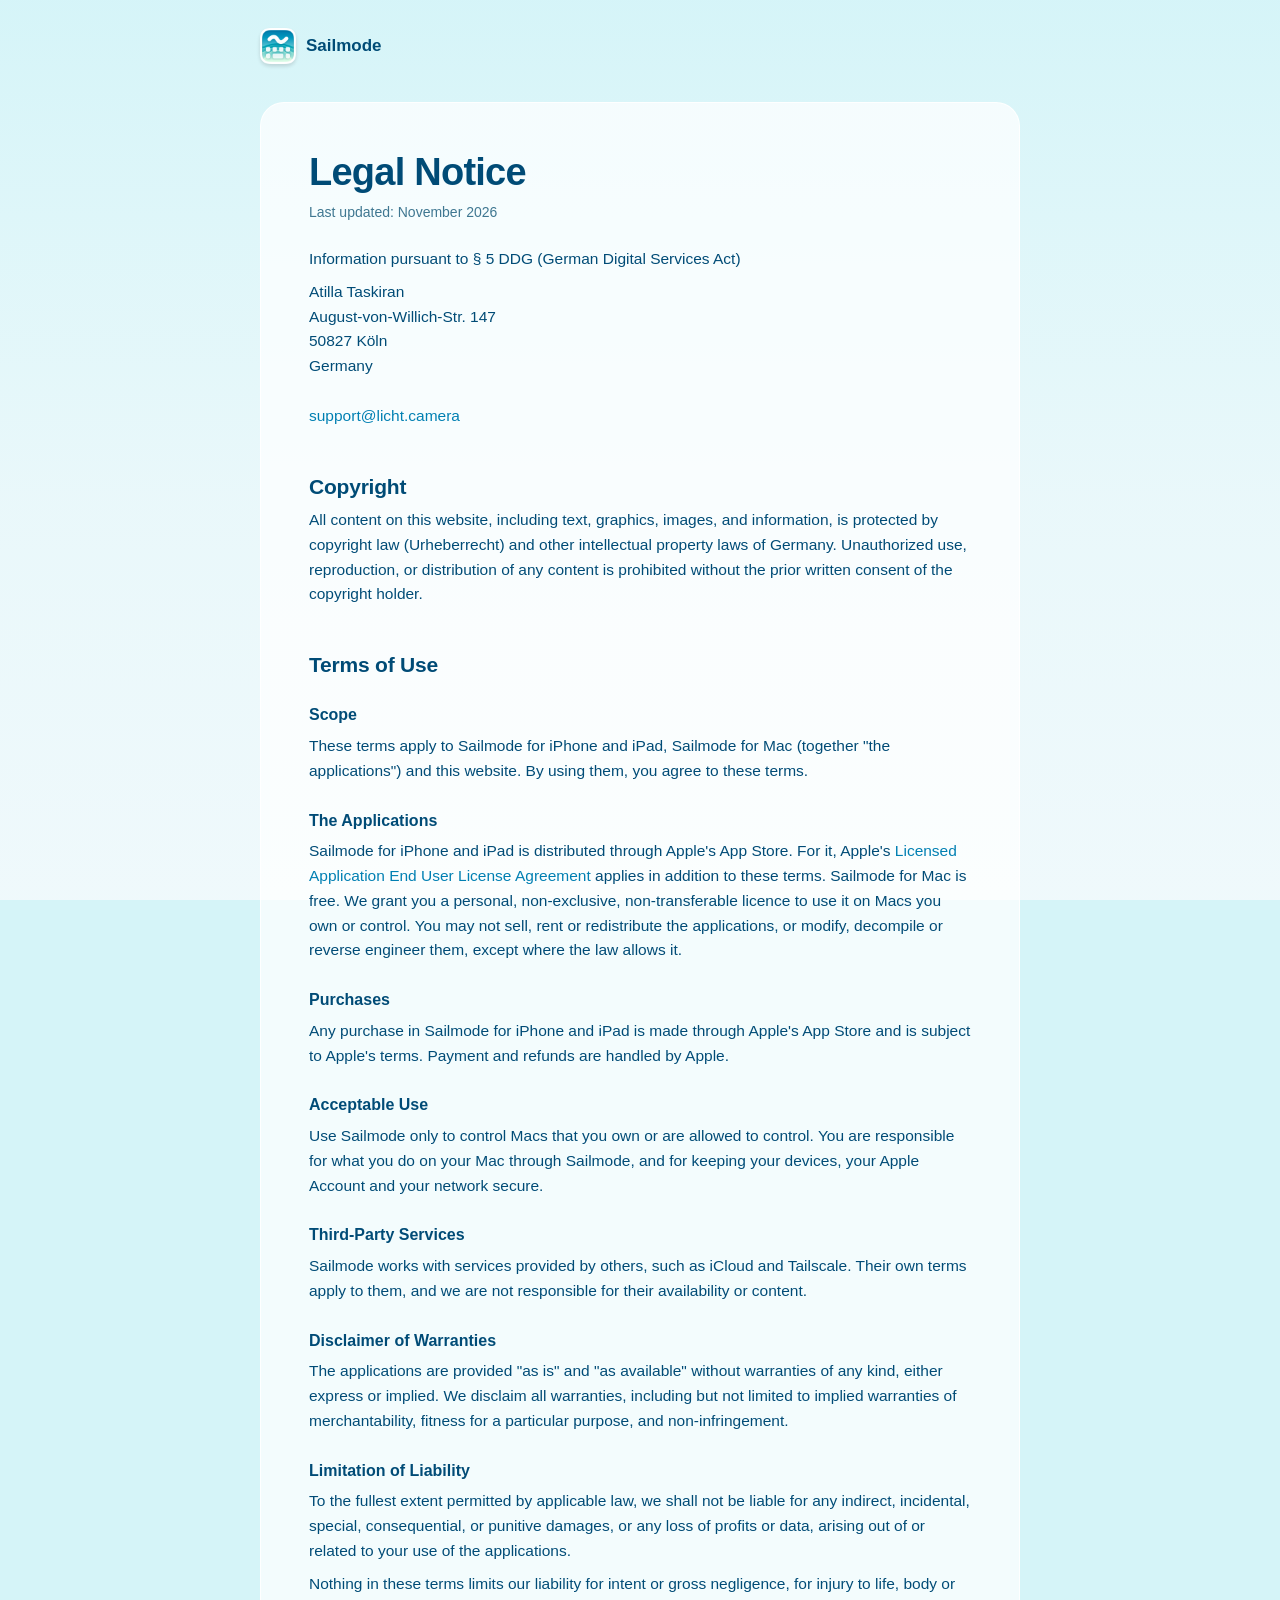
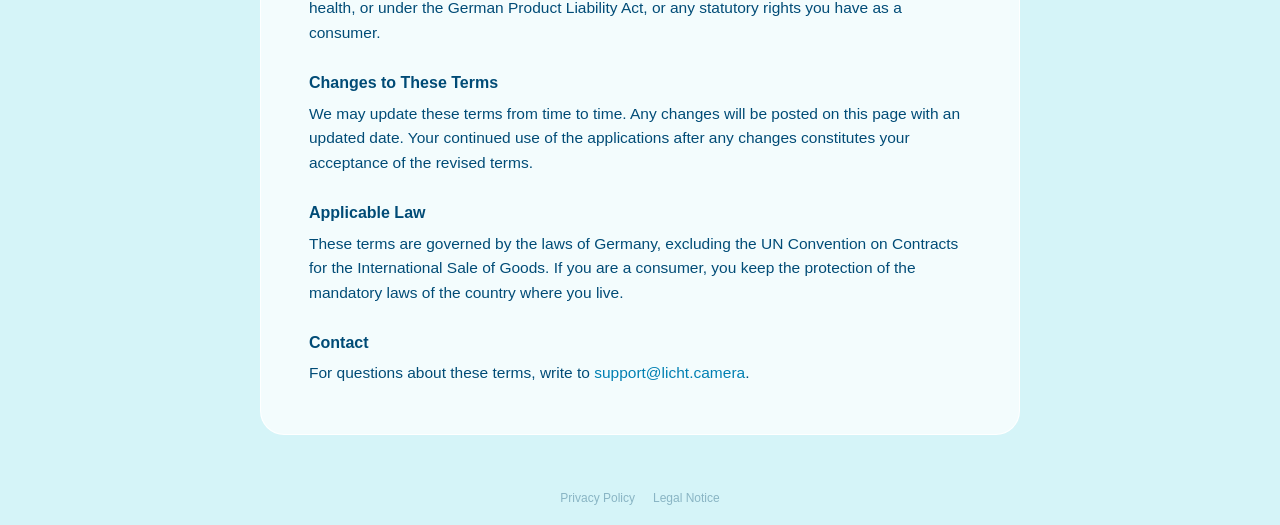
==== legal/index.html @ 2b1451b1 "Update the site Co-Authored-By: Claude Opus 5.5 <noreply@anthropic.com>" ====
<!doctype html>
<html lang="en">
<head>
<meta charset="utf-8">
<meta name="viewport" content="width=device-width, initial-scale=1, viewport-fit=cover">
<title>Legal Notice · Sailmode</title>
<meta name="description" content="Sailmode's legal notice and terms of use.">
<link rel="icon" type="image/png" href="../favicon.png?v=6fe44937cc">
<link rel="stylesheet" href="../style.css?v=675e17e8ee">
</head>
<body>
<header class="doc-top"><a href="../"><img src="../icon-hero.png?v=ef38507db9" width="56" height="56" alt="">Sailmode</a></header>
<main class="doc">
  <h1>Legal Notice</h1>
  <p class="updated">Last updated: November 2026</p>

  <p>Information pursuant to § 5 DDG (German Digital Services Act)</p>
  <address>Atilla Taskiran<br>August-von-Willich-Str. 147<br>50827 Köln<br>Germany<br><br><a href="mailto:support@licht.camera">support@licht.camera</a></address>

  <h2>Copyright</h2>
  <p>All content on this website, including text, graphics, images, and information, is protected by copyright law (Urheberrecht) and other intellectual property laws of Germany. Unauthorized use, reproduction, or distribution of any content is prohibited without the prior written consent of the copyright holder.</p>

  <h2>Terms of Use</h2>

  <h3>Scope</h3>
  <p>These terms apply to Sailmode for iPhone and iPad, Sailmode for Mac (together "the applications") and this website. By using them, you agree to these terms.</p>

  <h3>The Applications</h3>
  <p>Sailmode for iPhone and iPad is distributed through Apple's App Store. For it, Apple's <a href="https://www.apple.com/legal/internet-services/itunes/dev/stdeula/">Licensed Application End User License Agreement</a> applies in addition to these terms. Sailmode for Mac is free. We grant you a personal, non-exclusive, non-transferable licence to use it on Macs you own or control. You may not sell, rent or redistribute the applications, or modify, decompile or reverse engineer them, except where the law allows it.</p>

  <h3>Purchases</h3>
  <p>Any purchase in Sailmode for iPhone and iPad is made through Apple's App Store and is subject to Apple's terms. Payment and refunds are handled by Apple.</p>

  <h3>Acceptable Use</h3>
  <p>Use Sailmode only to control Macs that you own or are allowed to control. You are responsible for what you do on your Mac through Sailmode, and for keeping your devices, your Apple Account and your network secure.</p>

  <h3>Third-Party Services</h3>
  <p>Sailmode works with services provided by others, such as iCloud and Tailscale. Their own terms apply to them, and we are not responsible for their availability or content.</p>

  <h3>Disclaimer of Warranties</h3>
  <p>The applications are provided "as is" and "as available" without warranties of any kind, either express or implied. We disclaim all warranties, including but not limited to implied warranties of merchantability, fitness for a particular purpose, and non-infringement.</p>

  <h3>Limitation of Liability</h3>
  <p>To the fullest extent permitted by applicable law, we shall not be liable for any indirect, incidental, special, consequential, or punitive damages, or any loss of profits or data, arising out of or related to your use of the applications.</p>
  <p>Nothing in these terms limits our liability for intent or gross negligence, for injury to life, body or health, or under the German Product Liability Act, or any statutory rights you have as a consumer.</p>

  <h3>Changes to These Terms</h3>
  <p>We may update these terms from time to time. Any changes will be posted on this page with an updated date. Your continued use of the applications after any changes constitutes your acceptance of the revised terms.</p>

  <h3>Applicable Law</h3>
  <p>These terms are governed by the laws of Germany, excluding the UN Convention on Contracts for the International Sale of Goods. If you are a consumer, you keep the protection of the mandatory laws of the country where you live.</p>

  <h3>Contact</h3>
  <p>For questions about these terms, write to <a href="mailto:support@licht.camera">support@licht.camera</a>.</p>
</main>
<footer class="legal-links">
  <a href="../privacy/">Privacy Policy</a>
  <a href="./" aria-current="page">Legal Notice</a>
</footer>
<script src="../site.js?v=4aadfd3f52"></script>
<!-- Cloudflare Web Analytics: counts visits, without cookies. --><script type='module' src='https://static.cloudflareinsights.com/beacon.min.js' data-cf-beacon='{"token": "142a9ddf4b6b43f39f963246700cc026"}'></script>
</body>
</html>
---- style.css ----
/* Sailmode's look, as the Mac app's setup has it (Host-macOS/App/SailmodeStyle.swift): by day a sky from a breath
   of the icon's turquoise down to nearly white, at night navy into blue; sea-blue ink by day, white at night, and a
   soft sea blue for what's second. Display P3 where the screen has it, as in the app. */
:root {
  --sky-top: #dbf3f7;
  --sky-mid: #ecf7fa;
  --sky-end: #f1f9fb;
  --ink: #054a73;
  --quiet: #4d758f;
  --accent: #007dad;
  --card: rgba(255, 255, 255, 0.72);
  --card-edge: rgba(255, 255, 255, 0.9);
  --shade: rgba(0, 51, 79, 0.22);
  --font: -apple-system, BlinkMacSystemFont, "SF Pro Text", "Helvetica Neue", Arial, sans-serif;
  color-scheme: light;
}
@supports (color: color(display-p3 0 0 0)) {
  :root {
    --sky-top: color(display-p3 0.86 0.955 0.97);
    --sky-mid: color(display-p3 0.925 0.97 0.98);
    --sky-end: color(display-p3 0.945 0.975 0.985);
    --ink: color(display-p3 0.02 0.29 0.45);
    --quiet: color(display-p3 0.30 0.46 0.56);
    --accent: color(display-p3 0 0.49 0.68);
  }
}
@media (prefers-color-scheme: dark) {
  :root {
    --sky-top: #001c3b;
    --sky-mid: #054575;
    --sky-end: #086699;
    --ink: #ffffff;
    --quiet: #b3cce0;
    --accent: #29a8db;
    --card: rgba(255, 255, 255, 0.1);
    --card-edge: rgba(255, 255, 255, 0.16);
    color-scheme: dark;
  }
  @supports (color: color(display-p3 0 0 0)) {
    :root {
      --sky-top: color(display-p3 0 0.11 0.23);
      --sky-mid: color(display-p3 0.02 0.27 0.46);
      --sky-end: color(display-p3 0.03 0.40 0.60);
      --quiet: color(display-p3 0.70 0.80 0.88);
      --accent: color(display-p3 0.16 0.66 0.86);
    }
  }
}

* { box-sizing: border-box; }
html { -webkit-text-size-adjust: 100%; background: var(--sky-top); }
/* Pulled past the bottom, Safari shows this colour: the sky's end once past the middle, as site.js marks. */
html.past-middle { background: var(--sky-end); }
body {
  margin: 0; min-height: 100vh; min-height: 100svh;
  display: flex; flex-direction: column;
  color: var(--ink); font-family: var(--font); -webkit-font-smoothing: antialiased;
}
/* The sky stays put behind the page as it scrolls, on iPhone too (where a fixed background doesn't). */
body::before {
  content: ""; position: fixed; inset: 0; z-index: -1;
  background: linear-gradient(var(--sky-top) 0%, var(--sky-mid) 55%, var(--sky-end) 100%);
}

/* The links at the very bottom of every page, small and half see-through. Nothing on the site moves: it's just there. */
.legal-links {
  margin-top: auto; display: flex; flex-wrap: wrap; justify-content: center; gap: 4px 18px;
  padding: 56px max(16px, env(safe-area-inset-right)) max(20px, env(safe-area-inset-bottom)) max(16px, env(safe-area-inset-left));
  font-size: 12px; color: var(--quiet);
}
.legal-links a { color: inherit; text-decoration: none; opacity: 0.5; }
.legal-links a:hover { opacity: 1; }
/* Who made it, on a line of its own above them. */
.legal-links .credit { flex-basis: 100%; margin: 0 0 8px; text-align: center; font-size: 13px; }
.legal-links .credit a { opacity: 1; color: var(--accent); font-weight: 500; }

/* The other links: the accent colour, and pointed at, a 1.5-point line under them with round ends, further
   below the letters than a plain underline, clear of g, p and y. It's drawn as the link's background, a bar with a
   dot at each end, so a link that wraps gets it on every line, and it fades in over a tenth of a second: its colour
   is a registered property, which the browser can fade where a background alone it can't. */
@property --underline { syntax: "<color>"; inherits: false; initial-value: transparent; }
.hero .soon a, .faq a, .doc a, .legal-links .credit a {
  text-decoration: none; padding-bottom: 4px;
  -webkit-box-decoration-break: clone; box-decoration-break: clone;
  background-image:
    radial-gradient(circle closest-side, var(--underline) 92%, transparent),
    radial-gradient(circle closest-side, var(--underline) 92%, transparent),
    linear-gradient(var(--underline), var(--underline));
  background-repeat: no-repeat;
  background-position: left bottom, right bottom, center bottom;
  background-size: 1.5px 1.5px, 1.5px 1.5px, calc(100% - 1.5px) 1.5px;
  transition: --underline 0.1s ease;
}
:is(.hero .soon a, .faq a, .doc a, .legal-links .credit a):is(:hover, :focus-visible) { --underline: var(--accent); }

/* The home page: the app icon, the headline and the line under it, then the video. */
.hero {
  display: flex; flex-direction: column; align-items: center; text-align: center;
  padding: max(12vh, 64px) max(16px, env(safe-area-inset-right)) 0 max(16px, env(safe-area-inset-left));
}
/* The icon at 144 points with the setup's soft shadow drawn into the picture (Tools/Website/shadowed-icon.swift)
   and 40 points around it for that shadow, taken back by the margin: a CSS shadow, Safari cut off at the picture's
   edges for a moment after loading. */
.hero .icon { display: block; width: 224px; height: 224px; margin: -40px; }
.hero h1 {
  margin: 32px 0 0; max-width: 17ch; text-wrap: balance;
  font-size: clamp(32px, 5.4vw, 56px); line-height: 1.08; font-weight: 600; letter-spacing: -0.025em;
}
/* Two lines, the first the longer, narrowing like a funnel; small enough on a phone that each stays one line. */
.hero .sub {
  margin: 14px 0 0;
  font-size: clamp(16px, 4.5vw, 24px); line-height: 1.4; color: var(--quiet);
}
.hero .sub span { display: block; }
.hero .soon { margin: 28px 0 0; font-size: 15px; line-height: 1.4; color: var(--quiet); }
.hero .soon span { display: block; }
.hero .soon span + span { margin-top: 4px; }
.hero .soon a { color: var(--accent); font-weight: 500; }
/* The films: the big one playing in the middle of the page, the other small beside it, dimmed, with a white play
   button: first on the right, and after a swap on the side the big one leaves to. On a phone the small one sits
   centred under the big one. Tapping the small one swaps them (index.html).
   Corners are Lisse's squircle (corne.rs) once that has loaded, plain rounded until then. The shadow sits on the
   film around its clipped picture, rounded to match, as the picture's own would be cut off with its corners. */
/* Three columns, the sides equal, so the big film stays in the middle of the page whichever side the small one is on. */
.films {
  width: min(1400px, 100%); margin-top: 40px;
  display: grid; grid-template-columns: minmax(0, 1fr) minmax(0, 4.4fr) minmax(0, 1fr); align-items: center;
  gap: clamp(16px, 2vw, 24px);
  /* Sideways swipes are the films' own (index.html); up and down still scrolls, and pinching still zooms. No grey
     flash on iPhone and iPad when a film is touched: the films answer a touch themselves. */
  touch-action: pan-y pinch-zoom;
  -webkit-tap-highlight-color: transparent;
}
/* Ready to move: each film on a layer of its own before a swap starts, so the first frame doesn't stall. */
.film { position: relative; margin: 0; border-radius: 44px; box-shadow: 0 6px 18px var(--shade); will-change: transform; }
.film.is-big { grid-row: 1; grid-column: 2; }
.film.is-small.is-left { grid-row: 1; grid-column: 1; }
.film.is-small.is-right { grid-row: 1; grid-column: 3; }
@media (max-width: 720px) {
  /* Stacked, the small film sits twice as far below the big one as the films sit apart side by side. */
  .films { grid-template-columns: minmax(0, 1fr); row-gap: 32px; }
  .film.is-big { grid-column: 1; }
  .film.is-small.is-left, .film.is-small.is-right { grid-row: 3; grid-column: 1; justify-self: center; width: 46%; }
  .films .film-caption { grid-column: 1; margin-top: -16px; }
}
.film-clip { position: relative; overflow: hidden; border-radius: inherit; }
/* Which build the big film shows, quietly, under it. It fades out as a swap starts and back in with the new name as
   the new film lands. */
.film-caption {
  grid-row: 2; grid-column: 2; margin: -8px 0 0; text-align: center;
  font-size: 15px; font-weight: 600; color: var(--quiet);
  transition: opacity 0.3s ease;
}
.film-caption.is-changing { opacity: 0; transition-duration: 0.15s; }
.film-clip.squircle { border-radius: 0; }
.film video { display: block; width: 100%; height: auto; aspect-ratio: 16 / 9; object-fit: cover; background: #000; }
/* Over the small film: half black, and a very light grey play button that turns white while pointed at. */
.film-play {
  position: absolute; inset: 0; display: grid; place-items: center; margin: 0; padding: 0; border: 0;
  background: rgba(0, 0, 0, 0.5); color: #d6d6d6; cursor: pointer;
  opacity: 0; pointer-events: none; transition: opacity 0.35s ease, color 0.25s ease;
}
.film.is-small:hover .film-play, .film-play:focus-visible { color: #fff; }
.film.is-small .film-play { opacity: 1; pointer-events: auto; }
.film-play svg {
  width: clamp(28px, 3.4vw, 40px); height: auto; filter: drop-shadow(0 1px 6px rgba(0, 0, 0, 0.35));
  transition: opacity 0.2s ease;
}
/* A film on its way to the middle keeps its dimming, its play button gone, until it really plays; then the dimming
   lifts, slowly, over a second. On a fast connection that's as it lands; on a slow one it waits, with the loading
   circle. */
.film.is-waking .film-play { opacity: 1; }
.film.is-big .film-play { transition: opacity 1s ease, color 0.25s ease; }
.film.is-waking .film-play svg { opacity: 0; }
/* The loading circle: white, a quarter of it bright, turning, in the middle of the big film. */
.film-wait {
  position: absolute; left: 50%; top: 50%; width: 30px; height: 30px; margin: -15px 0 0 -15px;
  border: 2.5px solid rgba(255, 255, 255, 0.28); border-top-color: #fff; border-radius: 50%;
  filter: drop-shadow(0 1px 4px rgba(0, 0, 0, 0.35));
  opacity: 0; pointer-events: none; transition: opacity 0.25s ease;
  animation: film-wait 0.9s linear infinite paused;
}
.film.is-loading .film-wait { opacity: 1; animation-play-state: running; }
@keyframes film-wait { to { rotate: 360deg; } }
.film-play:focus-visible { outline: 3px solid #fff; outline-offset: -6px; }
/* Pointing at the small film draws it 20 points toward the middle, a touch larger, its play button a touch larger
   still, and the big one steps back to 99 %
   and 20 points the other way, making room, so the gap between them stays about the same. These use translate and
   scale, which add to the swap's own transform rather than fight it; during a swap they're off. */
@media (prefers-reduced-motion: no-preference) and (hover: hover) and (min-width: 721px) {
  .film { transition: translate 0.42s var(--spring, ease-out), scale 0.42s var(--spring, ease-out); }
  .film.is-small.is-right:hover { translate: -20px 0; scale: 1.04; }
  .film.is-small.is-left:hover { translate: 20px 0; scale: 1.04; }
  .films:has(.film.is-small.is-right:hover) .film.is-big { translate: -20px 0; scale: 0.99; }
  .films:has(.film.is-small.is-left:hover) .film.is-big { translate: 20px 0; scale: 0.99; }
  .film-play svg { transition: scale 0.42s var(--spring, ease-out), opacity 0.2s ease; }
  .film.is-small:hover .film-play svg { scale: 1.08; }
}
.films.swapping .film { translate: none !important; scale: none !important; transition: none !important; }

/* The film's own controls, Sailmode's instead of the browser's: one glass bar, well inside the film's corners, with
   play or pause, where it is, the time, sound and full screen. They show while the pointer is on the film or after a
   tap, and while it's paused; otherwise they fade away. Only on the big film. The buttons sit as far from the bar's
   ends as from its top and bottom, each one's circle centred in the rounded end. */
.film-controls {
  position: absolute; left: var(--controls-inset); right: var(--controls-inset); bottom: var(--controls-inset);
  --controls-inset: clamp(16px, 2.4vw, 24px);
  display: flex; align-items: center; gap: 4px; height: 48px; padding: 0 6px;
  border-radius: 24px; color: #fff;
  background: rgba(20, 24, 28, 0.42) no-repeat;
  -webkit-backdrop-filter: blur(22px) saturate(1.6); backdrop-filter: blur(22px) saturate(1.6);
  opacity: 0; translate: 0 8px; pointer-events: none;
  transition: opacity 0.22s ease, translate 0.42s var(--spring, ease-out);
}
.film.is-big.controls-on .film-controls { opacity: 1; translate: none; pointer-events: auto; }
/* A swap takes the leaving film's controls away at once: the film is drawn scaled up from its new small size while it
   shrinks, so a fading bar would show several times too large. */
.films.swapping .film-controls { transition: none; }
.film-controls button {
  flex: none; display: grid; place-items: center; width: 36px; height: 36px; margin: 0; padding: 0; border: 0;
  border-radius: 18px; background: none; color: inherit; cursor: pointer;
}
.film-controls button:hover { background: rgba(255, 255, 255, 0.14); }
.film-controls button:focus-visible, .film-controls input:focus-visible { outline: 2px solid #fff; outline-offset: 1px; }
.film-controls svg { width: 20px; height: 20px; }
.film-controls .fc-time {
  flex: none; min-width: 4.6em; padding: 0 6px; font-size: 13px; font-variant-numeric: tabular-nums;
  text-align: center; opacity: 0.9;
}
/* Where the film is: a thin white line, its played part full white, that grows a little while held. */
.film-controls input[type="range"] {
  flex: 1 1 auto; min-width: 0; height: 36px; margin: 0 6px; background: none; cursor: pointer;
  -webkit-appearance: none; appearance: none;
  --played: 0%;
}
.film-controls input[type="range"]::-webkit-slider-runnable-track {
  height: 4px; border-radius: 2px;
  background: linear-gradient(to right, #fff var(--played), rgba(255, 255, 255, 0.32) var(--played));
}
.film-controls input[type="range"]::-moz-range-track {
  height: 4px; border-radius: 2px;
  background: linear-gradient(to right, #fff var(--played), rgba(255, 255, 255, 0.32) var(--played));
}
.film-controls input[type="range"]::-webkit-slider-thumb {
  -webkit-appearance: none; appearance: none; width: 12px; height: 12px; margin-top: -4px; border: 0;
  border-radius: 50%; background: #fff; box-shadow: 0 1px 4px rgba(0, 0, 0, 0.3);
}
.film-controls input[type="range"]::-moz-range-thumb {
  width: 12px; height: 12px; border: 0; border-radius: 50%; background: #fff; box-shadow: 0 1px 4px rgba(0, 0, 0, 0.3);
}
@media (max-width: 480px) {
  .film-controls { height: 44px; padding: 0 4px; gap: 2px; }
  .film-controls .fc-time { display: none; }
}

/* What testers say, under the film: each quote a line as large as the subline, centred, with who said it under it.
   No heading and no cards; still, like the rest of the page. */
.quotes {
  width: min(720px, 100%); margin-top: clamp(88px, 12vw, 128px);
  display: flex; flex-direction: column; align-items: center; gap: clamp(40px, 6vw, 56px);
}
.quote { margin: 0; }
.quote blockquote { max-width: 34ch; margin: 0 auto; font-size: clamp(16px, 4.5vw, 24px); line-height: 1.4; text-wrap: balance; }
.quote figcaption { margin-top: 12px; font-size: 15px; line-height: 1.3; color: var(--quiet); }
.quote .who { font-weight: 600; color: var(--ink); }

/* Questions and answers under the quotes: each group a white card on the sky. A question opens on tap with a spring
   that doesn't bounce (site.js), the answer fading in as it unfolds; without motion it opens at once. */
.faq { width: min(720px, 100%); margin-top: clamp(88px, 12vw, 128px); text-align: left; }
.faq h2 {
  margin: 0; text-align: center; text-wrap: balance;
  font-size: clamp(28px, 4.4vw, 40px); line-height: 1.12; font-weight: 600; letter-spacing: -0.02em;
}
.faq h3 { margin: 40px 0 10px 4px; font-size: 15px; line-height: 1.3; font-weight: 600; color: var(--quiet); }
.faq-card { padding: 0 22px; background: var(--card); border: 0.5px solid var(--card-edge); border-radius: 22px; }
.faq details + details { border-top: 0.5px solid color-mix(in srgb, var(--ink) 12%, transparent); }
.faq summary {
  display: flex; align-items: center; justify-content: space-between; gap: 16px;
  padding: 18px 0; list-style: none; cursor: pointer;
  font-size: 17px; line-height: 1.35; font-weight: 600;
}
.faq summary::-webkit-details-marker { display: none; }
/* A chevron with round ends that points down, and flips over to point up once open, on the same spring: turned about
   its horizontal axis in perspective, like a card turned over. */
.faq summary::after {
  --chevron: url("data:image/svg+xml,%3Csvg xmlns='http://www.w3.org/2000/svg' viewBox='0 0 13 8'%3E%3Cpath d='M1.5 1.5l5 5 5-5' fill='none' stroke='black' stroke-width='2' stroke-linecap='round' stroke-linejoin='round'/%3E%3C/svg%3E");
  content: ""; flex: none; width: 13px; height: 8px; margin-right: 2px;
  background: var(--quiet);
  -webkit-mask: var(--chevron) center / contain no-repeat;
  mask: var(--chevron) center / contain no-repeat;
  transform: perspective(40px) rotateX(0deg);
}
.faq details[open]:not([data-state="closed"]) summary::after { transform: perspective(40px) rotateX(180deg); }
/* Each way as long as the answer's spring (site.js): opening a little slower than closing. */
@media (prefers-reduced-motion: no-preference) {
  .faq summary::after { transition: transform 0.23s var(--spring, ease-out); }
  .faq details[open]:not([data-state="closed"]) summary::after { transition-duration: 0.38s; }
}
.faq summary:focus-visible { outline: 2px solid var(--accent); outline-offset: 4px; border-radius: 8px; }
/* The answer's box is what the spring opens, so nothing in it may stick out. */
.faq .answer { overflow: hidden; }
.faq .answer p, .faq .answer ul { max-width: 60ch; margin: 0; font-size: 16px; line-height: 1.55; color: var(--quiet); }
.faq .answer > :not(:first-child) { margin-top: 12px; }
.faq .answer > :last-child { padding-bottom: 20px; }
.faq .answer ul { padding-left: 20px; }
.faq .answer li + li { margin-top: 4px; }
.faq a { color: var(--accent); font-weight: 500; }
.faq-more { margin: 40px 0 0; text-align: center; font-size: 15px; line-height: 1.4; color: var(--quiet); }
@media (max-width: 480px) {
  .faq-card { padding: 0 18px; }
  .faq summary { font-size: 16px; }
  .faq .answer p, .faq .answer ul { font-size: 15px; }
}

/* The legal pages: Sailmode at the top, the text on a white card, as the setup's cards sit on the sky. */
.doc-top {
  width: min(760px, 100% - 32px); margin: 0 auto;
  padding-top: max(28px, env(safe-area-inset-top));
}
.doc-top a { display: inline-flex; align-items: center; gap: 10px; color: inherit; text-decoration: none; font-size: 17px; font-weight: 600; }
.doc-top img { width: 56px; height: 56px; margin: -10px; }
.doc {
  width: min(760px, 100% - 32px); margin: 24px auto 0;
  padding: clamp(24px, 5vw, 48px);
  background: var(--card); border: 0.5px solid var(--card-edge); border-radius: 24px;
  font-size: 15.5px; line-height: 1.6;
}
.doc h1 { margin: 0; font-size: clamp(28px, 4.4vw, 38px); line-height: 1.15; font-weight: 600; letter-spacing: -0.02em; }
.doc .updated { margin: 6px 0 0; font-size: 14px; color: var(--quiet); }
.doc .lead { margin: 24px 0 0; font-size: 17px; }
.doc .updated + p { margin-top: 24px; }
.doc h2 { margin: 44px 0 0; font-size: 21px; line-height: 1.3; font-weight: 600; letter-spacing: -0.01em; }
.doc h3 { margin: 26px 0 0; font-size: 16px; line-height: 1.35; font-weight: 600; }
.doc p, .doc ul { margin: 8px 0 0; }
.doc ul { padding-left: 20px; }
.doc li + li { margin-top: 4px; }
.doc address { margin: 8px 0 0; font-style: normal; }
.doc a { color: var(--accent); }
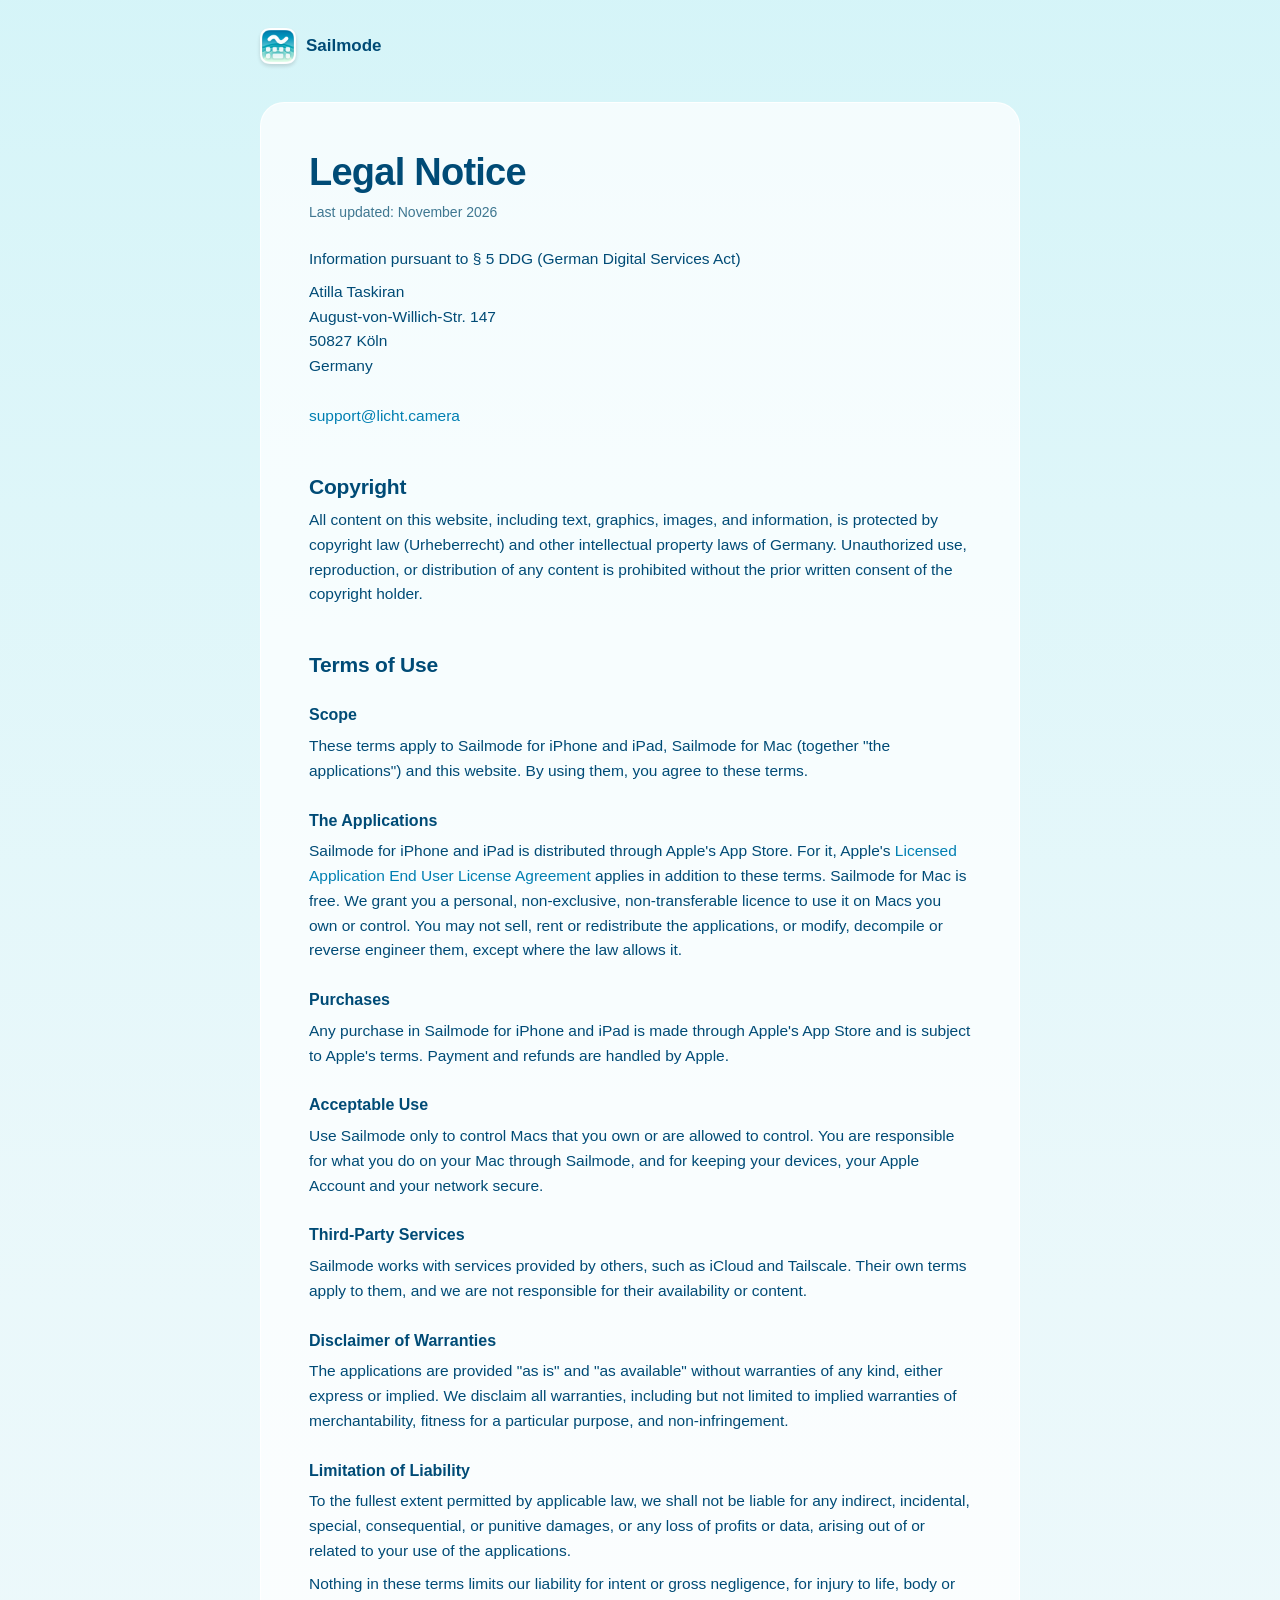
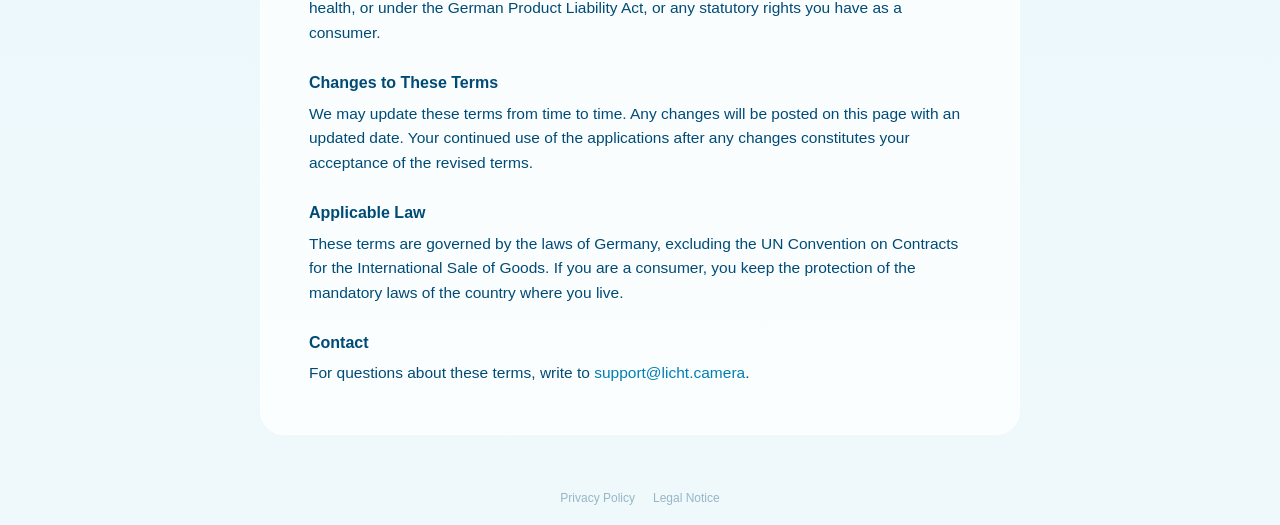
==== commit 7f9505d4: "Update the site Co-Authored-By: Claude Opus 5.5 <noreply@anthropic.com>" ====
--- a/legal/index.html
+++ b/legal/index.html
@@ -6,7 +6,7 @@
 <title>Legal Notice · Sailmode</title>
 <meta name="description" content="Sailmode's legal notice and terms of use.">
 <link rel="icon" type="image/png" href="../favicon.png?v=6fe44937cc">
-<link rel="stylesheet" href="../style.css?v=675e17e8ee">
+<link rel="stylesheet" href="../style.css?v=73ccac313a">
 </head>
 <body>
 <header class="doc-top"><a href="../"><img src="../icon-hero.png?v=ef38507db9" width="56" height="56" alt="">Sailmode</a></header>
@@ -57,7 +57,7 @@
   <a href="../privacy/">Privacy Policy</a>
   <a href="./" aria-current="page">Legal Notice</a>
 </footer>
-<script src="../site.js?v=4aadfd3f52"></script>
+<script src="../site.js?v=b6d4779d4a"></script>
 <!-- Cloudflare Web Analytics: counts visits, without cookies. --><script type='module' src='https://static.cloudflareinsights.com/beacon.min.js' data-cf-beacon='{"token": "142a9ddf4b6b43f39f963246700cc026"}'></script>
 </body>
 </html>
--- a/style.css
+++ b/style.css
@@ -48,17 +48,19 @@
 }
 
 * { box-sizing: border-box; }
-html { -webkit-text-size-adjust: 100%; background: var(--sky-top); }
-/* Pulled past the bottom, Safari shows this colour: the sky's end once past the middle, as site.js marks. */
-html.past-middle { background: var(--sky-end); }
+/* The sky runs down the whole page, from its top colour at the very top to its end at the very bottom, so each screen
+   is nearly one colour. Around the page (beside it in Safari's sidebar on iPhone Duo, under its toolbar, and when
+   pulled past an end) Safari shows the page's own background colour: that follows the scroll, the colour of the sky
+   where one is (site.js sets --edge-from, --edge-to and --edge-at). */
+html {
+  -webkit-text-size-adjust: 100%;
+  background-color: var(--sky-top);
+  background-color: color-mix(in oklab, var(--edge-from, var(--sky-top)), var(--edge-to, var(--sky-mid)) var(--edge-at, 0%));
+}
 body {
   margin: 0; min-height: 100vh; min-height: 100svh;
   display: flex; flex-direction: column;
   color: var(--ink); font-family: var(--font); -webkit-font-smoothing: antialiased;
-}
-/* The sky stays put behind the page as it scrolls, on iPhone too (where a fixed background doesn't). */
-body::before {
-  content: ""; position: fixed; inset: 0; z-index: -1;
   background: linear-gradient(var(--sky-top) 0%, var(--sky-mid) 55%, var(--sky-end) 100%);
 }
 
@@ -76,22 +78,27 @@
 
 /* The other links: the accent colour, and pointed at, a 1.5-point line under them with round ends, further
    below the letters than a plain underline, clear of g, p and y. It's drawn as the link's background, a bar with a
-   dot at each end, so a link that wraps gets it on every line, and it fades in over a tenth of a second: its colour
-   is a registered property, which the browser can fade where a background alone it can't. */
+   dot at each end, so a link that wraps gets it on every line. It fades in over a tenth of a second while rising
+   2 points into place from below: its colour and its lift are registered properties, which the browser can animate
+   where a background alone it can't. The link reaches 2 points lower than the line's resting place, so the line has
+   room to start from there. */
 @property --underline { syntax: "<color>"; inherits: false; initial-value: transparent; }
+@property --underline-lift { syntax: "<length>"; inherits: false; initial-value: 0px; }
 .hero .soon a, .faq a, .doc a, .legal-links .credit a {
-  text-decoration: none; padding-bottom: 4px;
+  text-decoration: none; padding-bottom: 6px;
   -webkit-box-decoration-break: clone; box-decoration-break: clone;
   background-image:
     radial-gradient(circle closest-side, var(--underline) 92%, transparent),
     radial-gradient(circle closest-side, var(--underline) 92%, transparent),
     linear-gradient(var(--underline), var(--underline));
   background-repeat: no-repeat;
-  background-position: left bottom, right bottom, center bottom;
+  background-position: left 0 bottom var(--underline-lift), right 0 bottom var(--underline-lift), center bottom var(--underline-lift);
   background-size: 1.5px 1.5px, 1.5px 1.5px, calc(100% - 1.5px) 1.5px;
-  transition: --underline 0.1s ease;
-}
-:is(.hero .soon a, .faq a, .doc a, .legal-links .credit a):is(:hover, :focus-visible) { --underline: var(--accent); }
+  transition: --underline 0.1s ease, --underline-lift 0.2s cubic-bezier(0.2, 0.8, 0.2, 1);
+}
+:is(.hero .soon a, .faq a, .doc a, .legal-links .credit a):is(:hover, :focus-visible) {
+  --underline: var(--accent); --underline-lift: 2px;
+}
 
 /* The home page: the app icon, the headline and the line under it, then the video. */
 .hero {
@@ -144,8 +151,8 @@
   .films .film-caption { grid-column: 1; margin-top: -16px; }
 }
 .film-clip { position: relative; overflow: hidden; border-radius: inherit; }
-/* Which build the big film shows, quietly, under it. It fades out as a swap starts and back in with the new name as
-   the new film lands. */
+/* Which build the big film shows, quietly, under it. It fades out as a swap starts and back in with the new name a
+   fifth of a second later, while the new film is still on its way. */
 .film-caption {
   grid-row: 2; grid-column: 2; margin: -8px 0 0; text-align: center;
   font-size: 15px; font-weight: 600; color: var(--quiet);
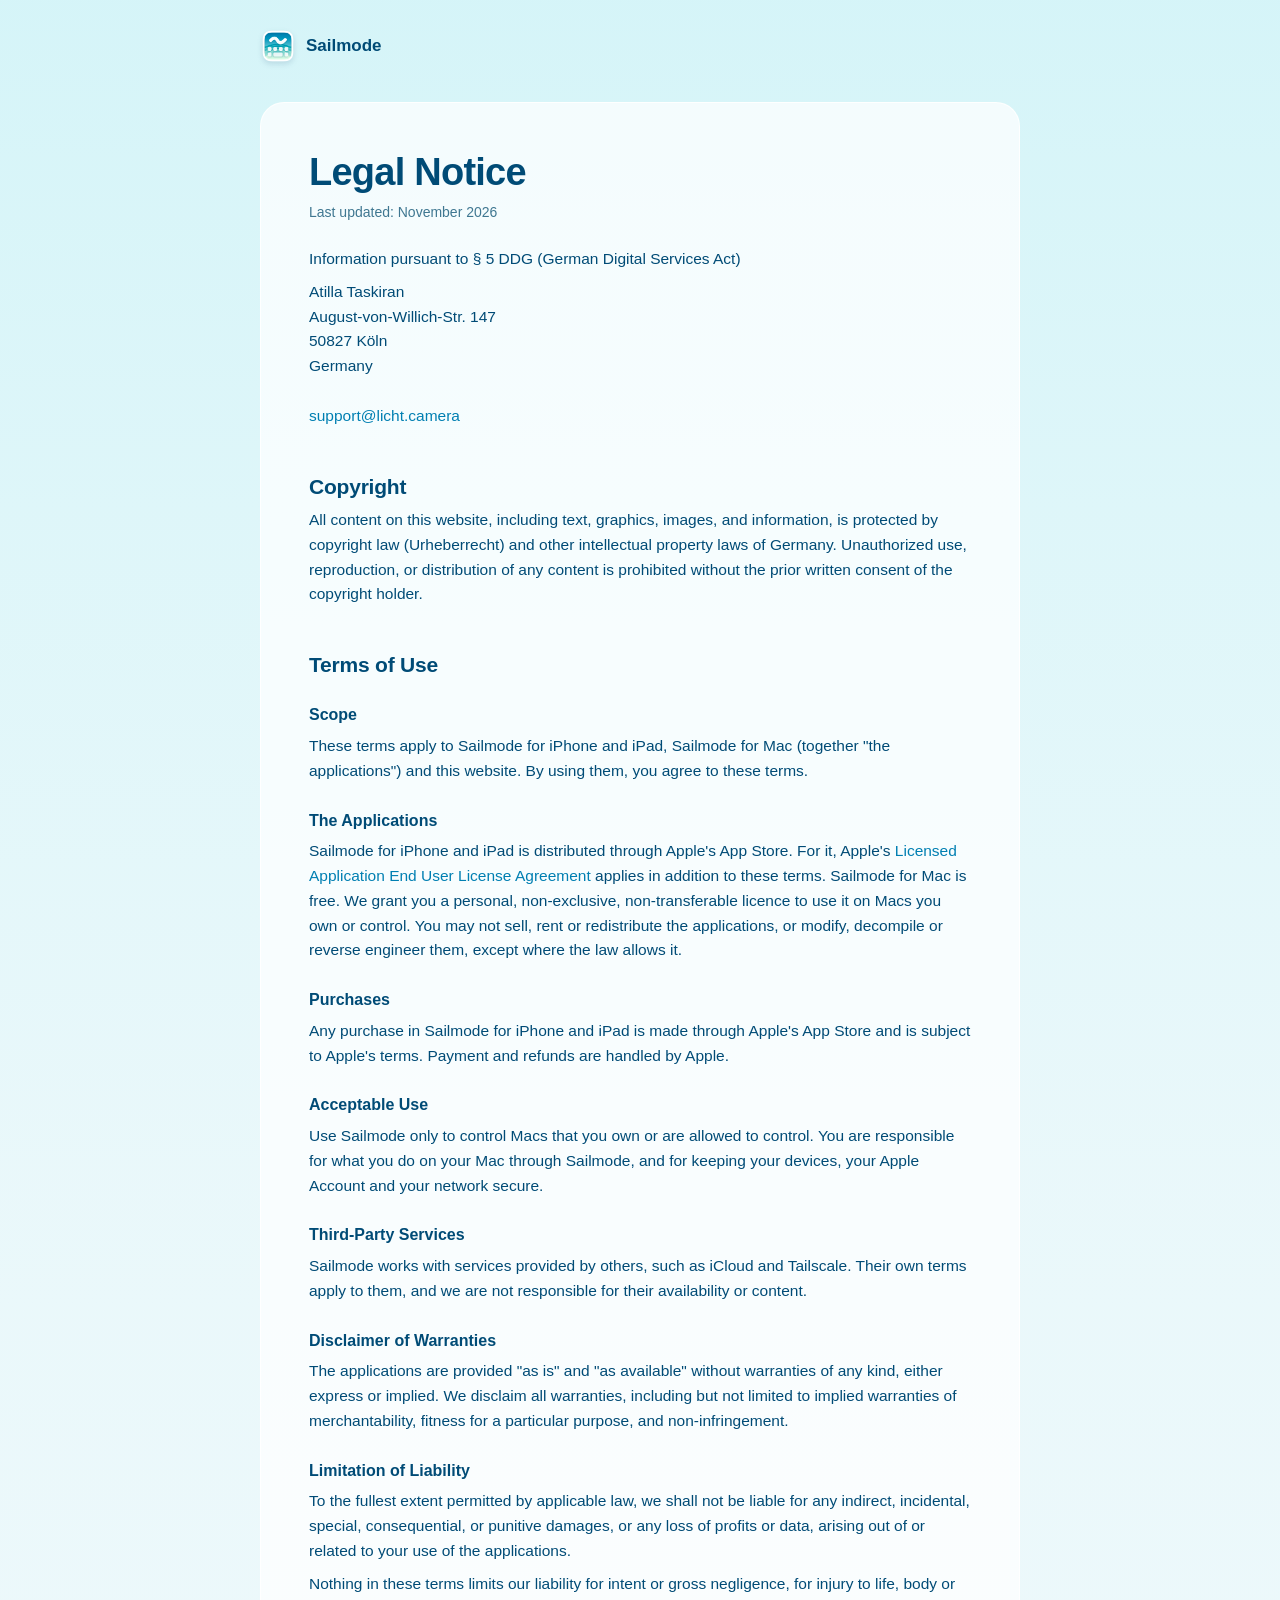
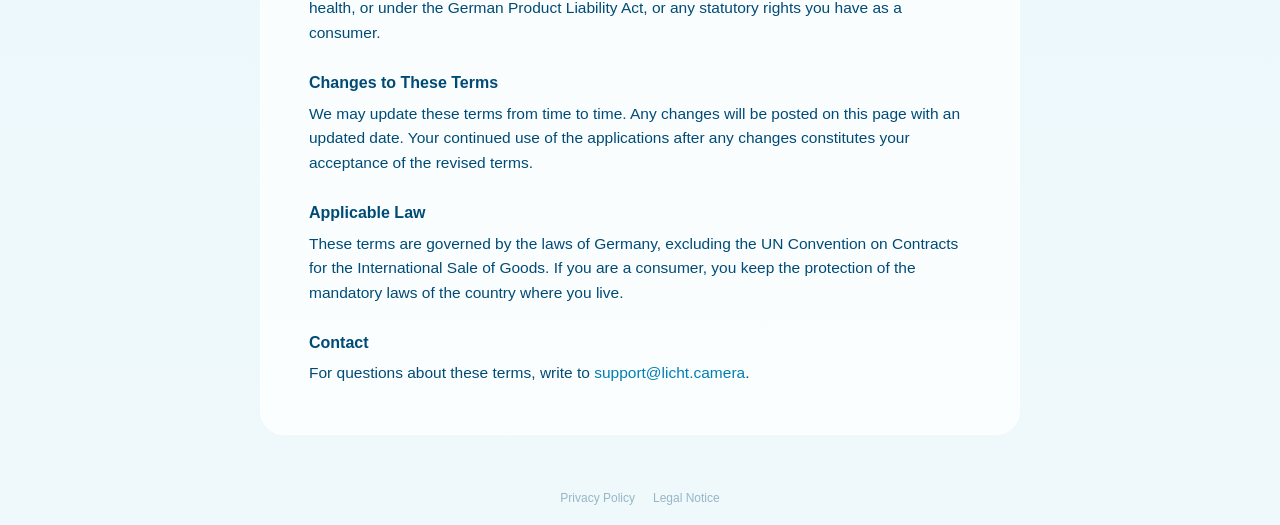
==== commit e4282d45: "Update the site Co-Authored-By: Claude Opus 5.5 <noreply@anthropic.com>" ====
--- a/legal/index.html
+++ b/legal/index.html
@@ -2,14 +2,14 @@
 <html lang="en">
 <head>
 <meta charset="utf-8">
-<meta name="viewport" content="width=device-width, initial-scale=1, viewport-fit=cover">
+<meta name="viewport" content="width=device-width, initial-scale=1, viewport-fit=cover, shrink-to-fit=no">
 <title>Legal Notice · Sailmode</title>
 <meta name="description" content="Sailmode's legal notice and terms of use.">
 <link rel="icon" type="image/png" href="../favicon.png?v=6fe44937cc">
-<link rel="stylesheet" href="../style.css?v=73ccac313a">
+<link rel="stylesheet" href="../style.css?v=21add2f85d">
 </head>
 <body>
-<header class="doc-top"><a href="../"><img src="../icon-hero.png?v=ef38507db9" width="56" height="56" alt="">Sailmode</a></header>
+<header class="doc-top"><a href="../"><img src="../icon-hero.png?v=5724e4657d" width="56" height="56" alt="">Sailmode</a></header>
 <main class="doc">
   <h1>Legal Notice</h1>
   <p class="updated">Last updated: November 2026</p>
--- a/style.css
+++ b/style.css
@@ -52,6 +52,9 @@
    is nearly one colour. Around the page (beside it in Safari's sidebar on iPhone Duo, under its toolbar, and when
    pulled past an end) Safari shows the page's own background colour: that follows the scroll, the colour of the sky
    where one is (site.js sets --edge-from, --edge-to and --edge-at). */
+/* Nothing sticks out sideways, not even for a moment mid-swap: Safari on a wide screen (iPad, iPhone Duo) would
+   otherwise shrink the whole page to fit it, which looks zoomed out. With shrink-to-fit=no in each page's viewport tag. */
+html, body { overflow-x: clip; }
 html {
   -webkit-text-size-adjust: 100%;
   background-color: var(--sky-top);
@@ -106,19 +109,22 @@
   padding: max(12vh, 64px) max(16px, env(safe-area-inset-right)) 0 max(16px, env(safe-area-inset-left));
 }
 /* The icon at 144 points with the setup's soft shadow drawn into the picture (Tools/Website/shadowed-icon.swift)
-   and 40 points around it for that shadow, taken back by the margin: a CSS shadow, Safari cut off at the picture's
+   and 60 points around it for that shadow, taken back by the margin: a CSS shadow, Safari cut off at the picture's
    edges for a moment after loading. */
-.hero .icon { display: block; width: 224px; height: 224px; margin: -40px; }
+.hero .icon { display: block; width: 264px; height: 264px; margin: -60px; }
 .hero h1 {
   margin: 32px 0 0; max-width: 17ch; text-wrap: balance;
   font-size: clamp(32px, 5.4vw, 56px); line-height: 1.08; font-weight: 600; letter-spacing: -0.025em;
 }
-/* Two lines, the first the longer, narrowing like a funnel; small enough on a phone that each stays one line. */
+/* Two lines, small enough on a phone that each stays one line. Side by side, the first the longer, narrowing like a
+   funnel ("…to see and control / your Mac from anywhere."); on a phone the break comes after "to see", so the
+   second line isn't left short. */
 .hero .sub {
   margin: 14px 0 0;
   font-size: clamp(16px, 4.5vw, 24px); line-height: 1.4; color: var(--quiet);
 }
-.hero .sub span { display: block; }
+@media (max-width: 720px) { .hero .sub .wide-break { display: none; } }
+@media (min-width: 721px) { .hero .sub .phone-break { display: none; } }
 .hero .soon { margin: 28px 0 0; font-size: 15px; line-height: 1.4; color: var(--quiet); }
 .hero .soon span { display: block; }
 .hero .soon span + span { margin-top: 4px; }
@@ -190,19 +196,8 @@
 .film.is-loading .film-wait { opacity: 1; animation-play-state: running; }
 @keyframes film-wait { to { rotate: 360deg; } }
 .film-play:focus-visible { outline: 3px solid #fff; outline-offset: -6px; }
-/* Pointing at the small film draws it 20 points toward the middle, a touch larger, its play button a touch larger
-   still, and the big one steps back to 99 %
-   and 20 points the other way, making room, so the gap between them stays about the same. These use translate and
-   scale, which add to the swap's own transform rather than fight it; during a swap they're off. */
-@media (prefers-reduced-motion: no-preference) and (hover: hover) and (min-width: 721px) {
-  .film { transition: translate 0.42s var(--spring, ease-out), scale 0.42s var(--spring, ease-out); }
-  .film.is-small.is-right:hover { translate: -20px 0; scale: 1.04; }
-  .film.is-small.is-left:hover { translate: 20px 0; scale: 1.04; }
-  .films:has(.film.is-small.is-right:hover) .film.is-big { translate: -20px 0; scale: 0.99; }
-  .films:has(.film.is-small.is-left:hover) .film.is-big { translate: 20px 0; scale: 0.99; }
-  .film-play svg { transition: scale 0.42s var(--spring, ease-out), opacity 0.2s ease; }
-  .film.is-small:hover .film-play svg { scale: 1.08; }
-}
+/* Pointing at the small film moves both films (translate and scale): the page's script does it, on a spring written
+   into keyframes, as CSS transitions jumped in Safari. During a swap they're off. */
 .films.swapping .film { translate: none !important; scale: none !important; transition: none !important; }
 
 /* The film's own controls, Sailmode's instead of the browser's: one glass bar, well inside the film's corners, with
